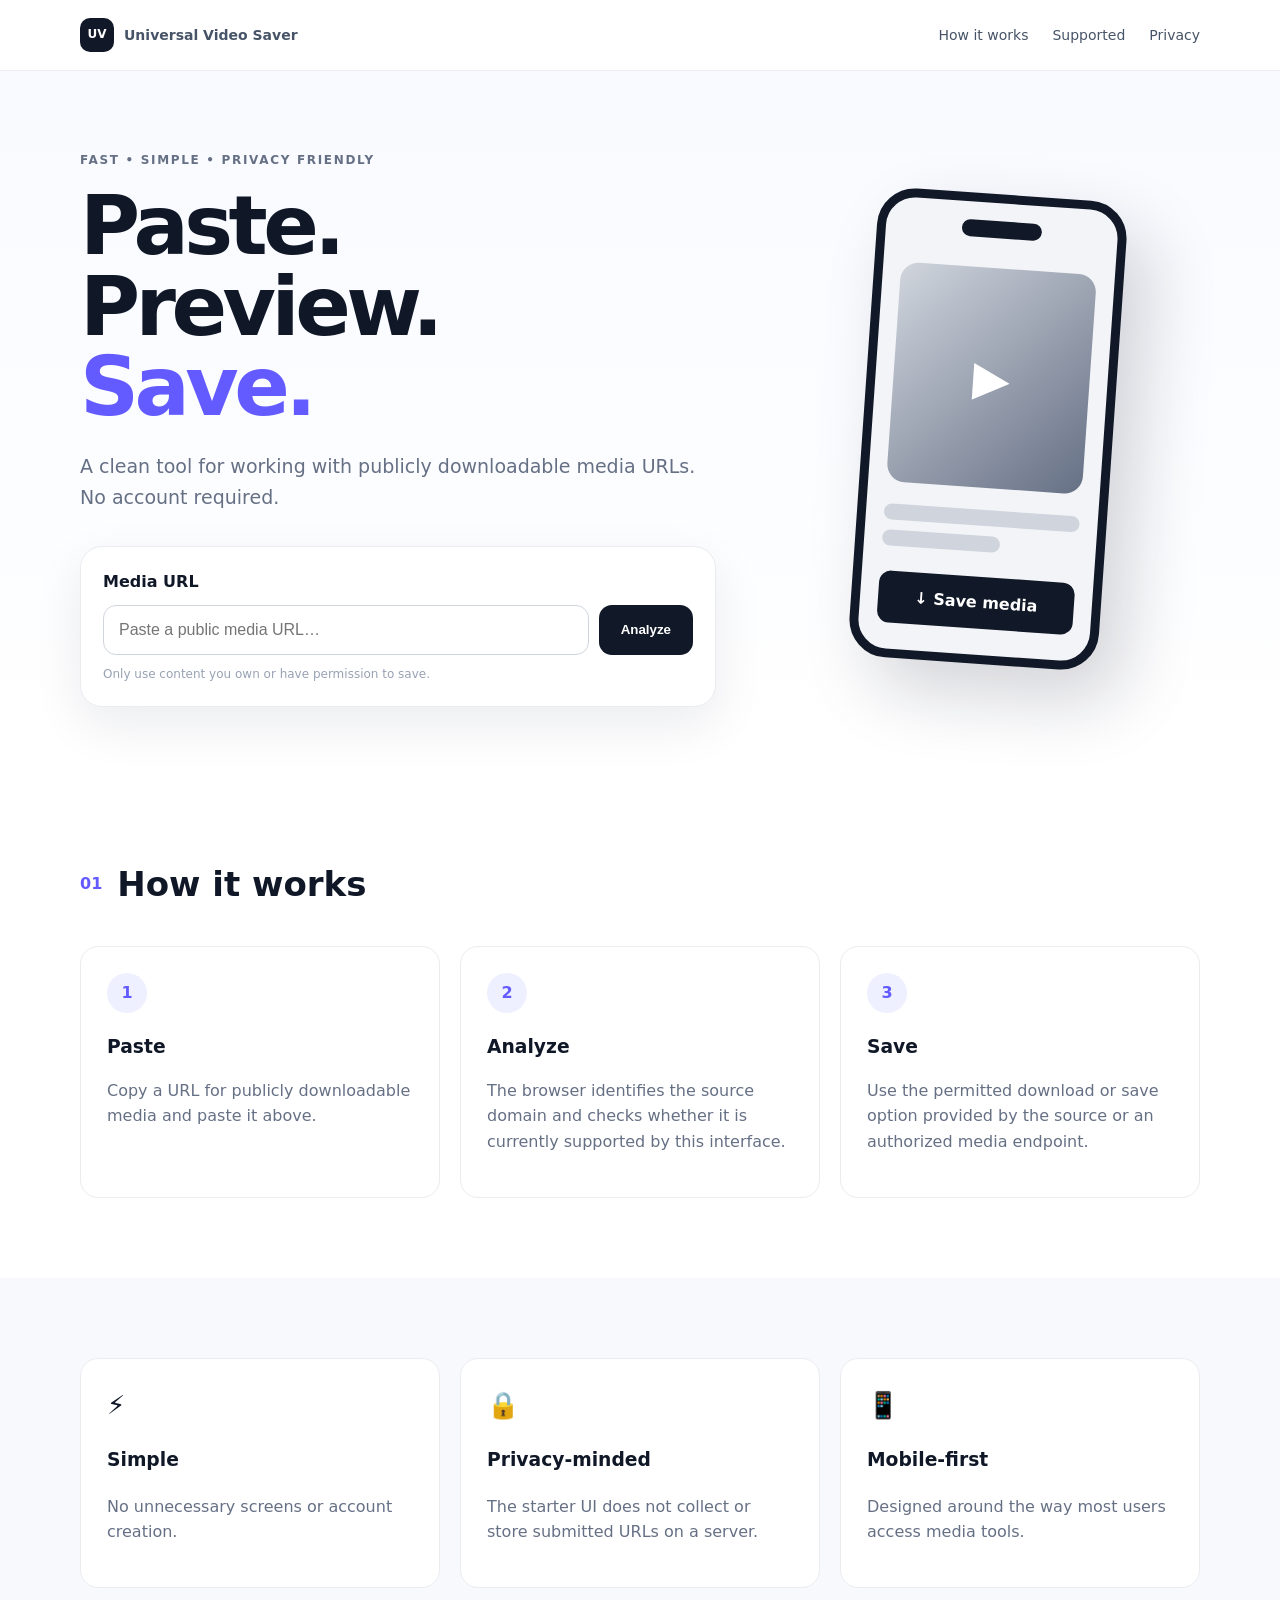
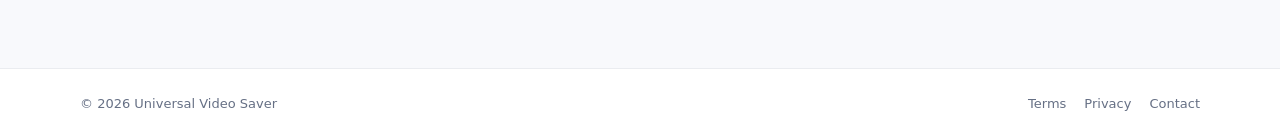
==== index.html @ 34b4c6ec "Add files via upload" ====
<!doctype html>
<html lang="en">
<head>
  <meta charset="utf-8">
  <meta name="viewport" content="width=device-width,initial-scale=1">
  <meta name="description" content="Universal Video Saver helps you identify supported public media URLs and provides a simple, privacy-friendly saving workflow.">
  <title>Universal Video Saver — Paste. Preview. Save.</title>
  <link rel="stylesheet" href="assets/css/style.css">
</head>
<body>
<header class="site-header">
  <div class="container nav">
    <a class="brand" href="index.html"><span>UV</span> Universal Video Saver</a>
    <nav>
      <a href="#how">How it works</a>
      <a href="supported-sites.html">Supported</a>
      <a href="privacy.html">Privacy</a>
    </nav>
  </div>
</header>

<main>
<section class="hero">
  <div class="container hero-grid">
    <div>
      <div class="eyebrow">FAST • SIMPLE • PRIVACY FRIENDLY</div>
      <h1>Paste. Preview.<br><strong>Save.</strong></h1>
      <p class="lead">A clean tool for working with publicly downloadable media URLs. No account required.</p>

      <div class="card analyzer">
        <label for="url">Media URL</label>
        <div class="input-row">
          <input id="url" type="url" placeholder="Paste a public media URL…" autocomplete="off">
          <button id="analyzeBtn">Analyze</button>
        </div>
        <p class="hint">Only use content you own or have permission to save.</p>
        <div id="result" class="result hidden"></div>
      </div>
    </div>

    <div class="hero-art">
      <div class="phone">
        <div class="phone-top"></div>
        <div class="preview-box">▶</div>
        <div class="skeleton"></div>
        <div class="skeleton short"></div>
        <div class="download-demo">↓ Save media</div>
      </div>
    </div>
  </div>
</section>

<section id="how" class="section">
  <div class="container">
    <div class="section-heading">
      <span>01</span>
      <h2>How it works</h2>
    </div>
    <div class="steps">
      <article><b>1</b><h3>Paste</h3><p>Copy a URL for publicly downloadable media and paste it above.</p></article>
      <article><b>2</b><h3>Analyze</h3><p>The browser identifies the source domain and checks whether it is currently supported by this interface.</p></article>
      <article><b>3</b><h3>Save</h3><p>Use the permitted download or save option provided by the source or an authorized media endpoint.</p></article>
    </div>
  </div>
</section>

<section class="section soft">
  <div class="container feature-grid">
    <div><span class="icon">⚡</span><h3>Simple</h3><p>No unnecessary screens or account creation.</p></div>
    <div><span class="icon">🔒</span><h3>Privacy-minded</h3><p>The starter UI does not collect or store submitted URLs on a server.</p></div>
    <div><span class="icon">📱</span><h3>Mobile-first</h3><p>Designed around the way most users access media tools.</p></div>
  </div>
</section>
</main>

<footer class="footer">
  <div class="container footer-inner">
    <span>© 2026 Universal Video Saver</span>
    <div><a href="terms.html">Terms</a><a href="privacy.html">Privacy</a><a href="contact.html">Contact</a></div>
  </div>
</footer>
<script src="assets/js/app.js"></script>
</body>
</html>
---- assets/css/style.css ----
*{box-sizing:border-box}html{scroll-behavior:smooth}body{margin:0;font-family:Inter,ui-sans-serif,system-ui,-apple-system,BlinkMacSystemFont,"Segoe UI",sans-serif;color:#101828;background:#fff;line-height:1.6}.container{width:min(1120px,calc(100% - 40px));margin:auto}.site-header{position:sticky;top:0;z-index:10;background:rgba(255,255,255,.9);backdrop-filter:blur(14px);border-bottom:1px solid #eaecf0}.nav{height:70px;display:flex;align-items:center;justify-content:space-between}.brand{font-weight:800;text-decoration:none;color:#101828;display:flex;align-items:center;gap:10px}.brand span{display:grid;place-items:center;width:34px;height:34px;border-radius:10px;background:#111827;color:#fff;font-size:12px}.nav nav{display:flex;gap:24px}.nav a{color:#475467;text-decoration:none;font-size:14px}.hero{padding:80px 0 70px;background:linear-gradient(180deg,#f8faff,#fff)}.hero-grid{display:grid;grid-template-columns:1.2fr .8fr;gap:60px;align-items:center}.eyebrow{font-size:12px;font-weight:800;letter-spacing:.14em;color:#667085;margin-bottom:16px}.hero h1{font-size:clamp(46px,7vw,82px);line-height:.98;letter-spacing:-.055em;margin:0 0 24px}.hero h1 strong{color:#635bff}.lead{font-size:19px;color:#667085;max-width:650px}.card{background:#fff;border:1px solid #eaecf0;border-radius:22px;box-shadow:0 18px 50px rgba(16,24,40,.08)}.analyzer{margin-top:34px;padding:22px}.analyzer label{display:block;font-weight:700;margin-bottom:10px}.input-row{display:flex;gap:10px}.input-row input{flex:1;min-width:0;border:1px solid #d0d5dd;border-radius:13px;padding:15px;font-size:16px;outline:none}.input-row input:focus{border-color:#635bff;box-shadow:0 0 0 3px rgba(99,91,255,.12)}button{border:0;border-radius:13px;padding:0 22px;background:#111827;color:#fff;font-weight:700;cursor:pointer}.hint{font-size:12px;color:#98a2b3;margin:10px 0 0}.result{margin-top:15px;padding:14px;border-radius:13px;background:#f8f9fc}.result strong,.result span{display:block}.result span{font-size:13px;color:#667085;margin-top:3px}.hidden{display:none}.hero-art{display:grid;place-items:center}.phone{width:250px;height:470px;border:9px solid #111827;border-radius:38px;padding:18px;background:#f2f4f7;box-shadow:25px 30px 70px rgba(16,24,40,.18);transform:rotate(4deg)}.phone-top{width:80px;height:17px;border-radius:20px;background:#111827;margin:0 auto 30px}.preview-box{height:220px;border-radius:18px;background:linear-gradient(135deg,#d0d5dd,#667085);display:grid;place-items:center;color:#fff;font-size:48px}.skeleton{height:16px;background:#d0d5dd;border-radius:8px;margin-top:22px}.skeleton.short{width:60%;margin-top:10px}.download-demo{margin-top:25px;padding:13px;border-radius:12px;text-align:center;background:#111827;color:#fff;font-weight:700}.section{padding:80px 0}.soft{background:#f8f9fc}.section-heading{display:flex;gap:15px;align-items:center;margin-bottom:35px}.section-heading span{font-weight:800;color:#635bff}.section-heading h2{margin:0;font-size:34px}.steps{display:grid;grid-template-columns:repeat(3,1fr);gap:20px}.steps article,.feature-grid>div{border:1px solid #eaecf0;border-radius:18px;padding:26px;background:#fff}.steps b{display:grid;place-items:center;width:40px;height:40px;border-radius:50%;background:#eef0ff;color:#635bff}.steps h3{margin-bottom:5px}.steps p,.feature-grid p{color:#667085}.feature-grid{display:grid;grid-template-columns:repeat(3,1fr);gap:20px}.icon{font-size:26px}.footer{border-top:1px solid #eaecf0;padding:25px 0}.footer-inner{display:flex;justify-content:space-between;gap:20px;color:#667085;font-size:13px}.footer a{color:#667085;text-decoration:none;margin-left:18px}.page{padding:70px 0 100px}.narrow{max-width:820px}.page h1{font-size:54px;letter-spacing:-.04em;line-height:1.05}.page h2{margin-top:38px}.source-list{display:grid;grid-template-columns:1fr 1fr;gap:12px;margin-top:30px}.source-list div,.contact-card{border:1px solid #eaecf0;border-radius:15px;padding:18px}.source-list span{display:block;color:#667085;font-size:13px}.notice{margin-top:25px;padding:18px;border-left:4px solid #635bff;background:#f8f9fc;color:#475467}@media(max-width:760px){.container{width:min(100% - 28px,1120px)}.nav nav{display:none}.hero{padding-top:55px}.hero-grid{grid-template-columns:1fr}.hero-art{display:none}.steps,.feature-grid,.source-list{grid-template-columns:1fr}.input-row{flex-direction:column}.input-row button{height:50px}.page h1{font-size:42px}.footer-inner{flex-direction:column}.footer a{margin:0 18px 0 0}}
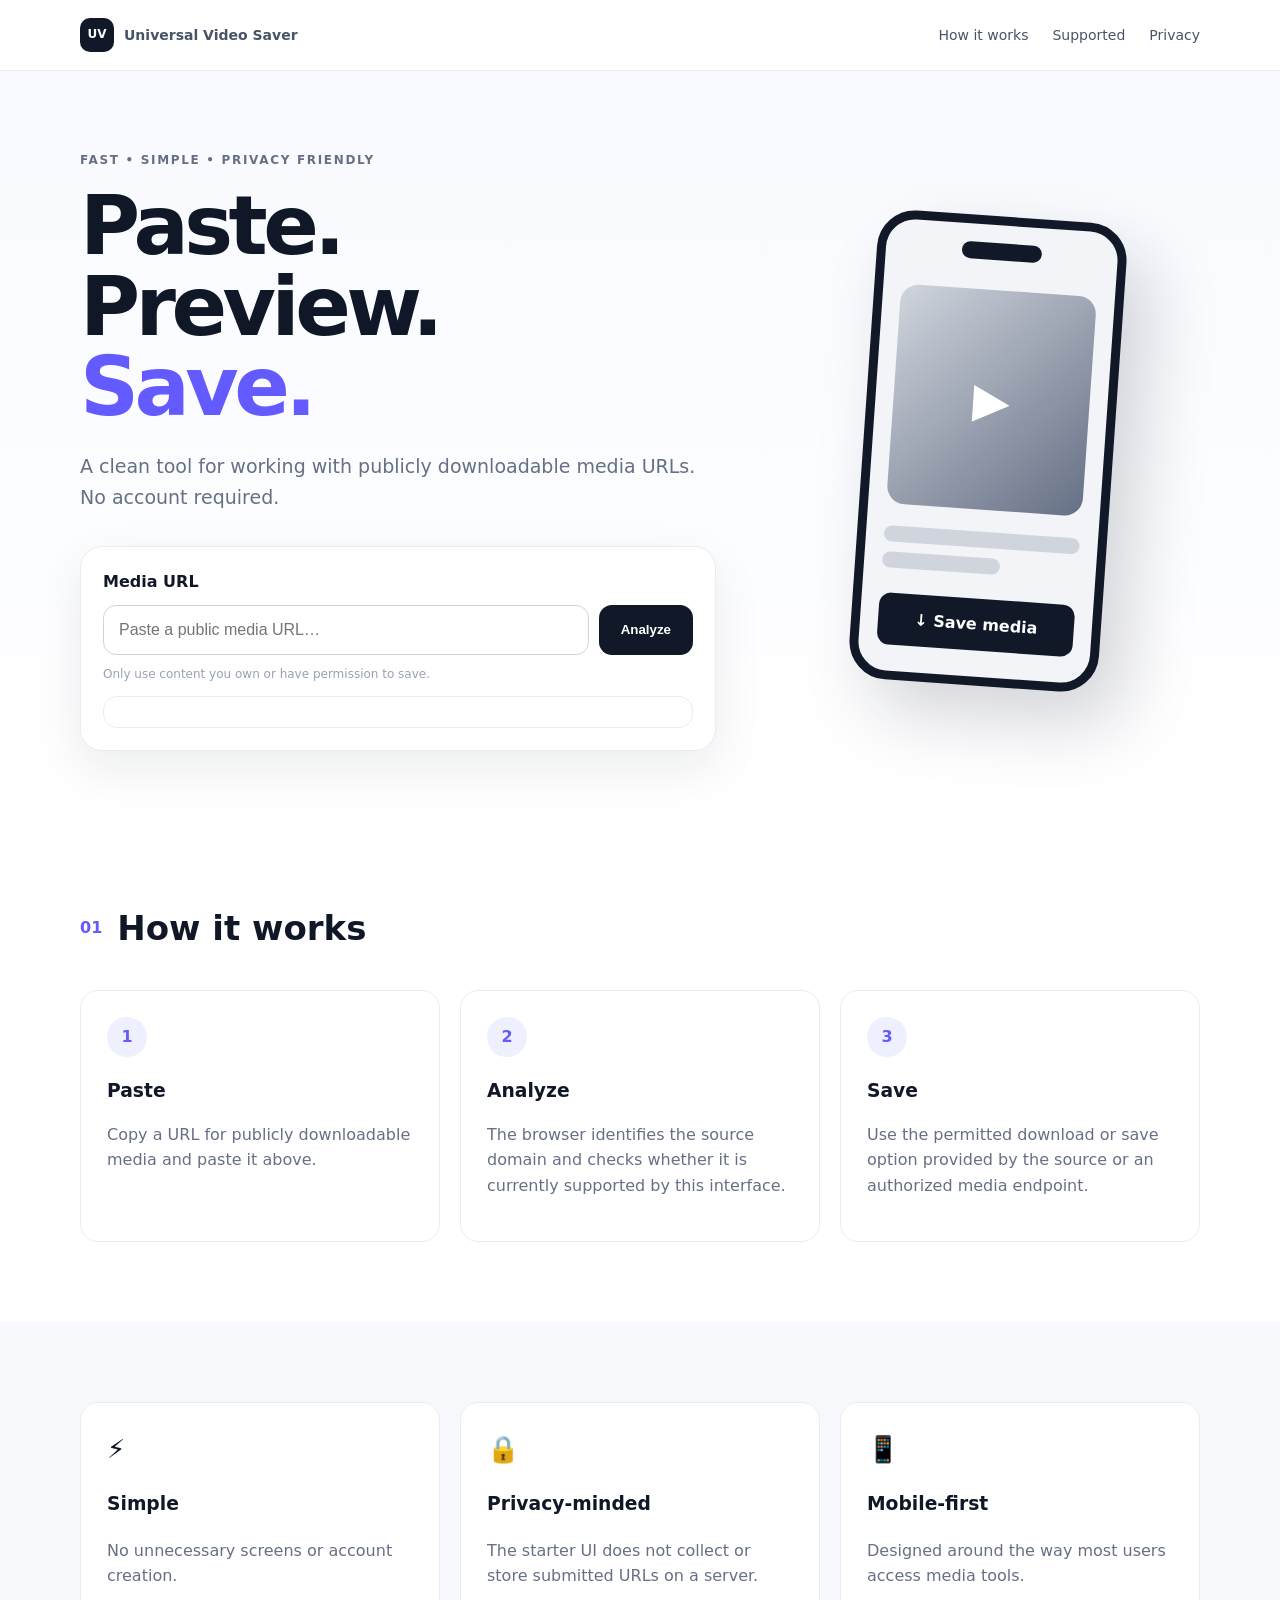
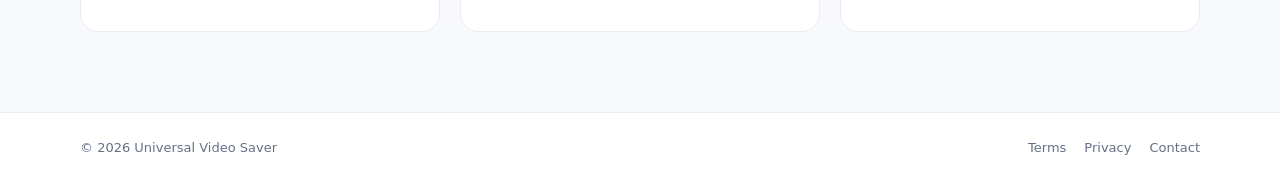
==== commit 02720af8: "Add files via upload" ====
--- a/index.html
+++ b/index.html
@@ -35,6 +35,7 @@
         </div>
         <p class="hint">Only use content you own or have permission to save.</p>
         <div id="result" class="result hidden"></div>
+        <div id="preview" class="preview hidden"></div>
       </div>
     </div>
 
--- a/assets/css/style.css
+++ b/assets/css/style.css
@@ -1 +1,3 @@
 *{box-sizing:border-box}html{scroll-behavior:smooth}body{margin:0;font-family:Inter,ui-sans-serif,system-ui,-apple-system,BlinkMacSystemFont,"Segoe UI",sans-serif;color:#101828;background:#fff;line-height:1.6}.container{width:min(1120px,calc(100% - 40px));margin:auto}.site-header{position:sticky;top:0;z-index:10;background:rgba(255,255,255,.9);backdrop-filter:blur(14px);border-bottom:1px solid #eaecf0}.nav{height:70px;display:flex;align-items:center;justify-content:space-between}.brand{font-weight:800;text-decoration:none;color:#101828;display:flex;align-items:center;gap:10px}.brand span{display:grid;place-items:center;width:34px;height:34px;border-radius:10px;background:#111827;color:#fff;font-size:12px}.nav nav{display:flex;gap:24px}.nav a{color:#475467;text-decoration:none;font-size:14px}.hero{padding:80px 0 70px;background:linear-gradient(180deg,#f8faff,#fff)}.hero-grid{display:grid;grid-template-columns:1.2fr .8fr;gap:60px;align-items:center}.eyebrow{font-size:12px;font-weight:800;letter-spacing:.14em;color:#667085;margin-bottom:16px}.hero h1{font-size:clamp(46px,7vw,82px);line-height:.98;letter-spacing:-.055em;margin:0 0 24px}.hero h1 strong{color:#635bff}.lead{font-size:19px;color:#667085;max-width:650px}.card{background:#fff;border:1px solid #eaecf0;border-radius:22px;box-shadow:0 18px 50px rgba(16,24,40,.08)}.analyzer{margin-top:34px;padding:22px}.analyzer label{display:block;font-weight:700;margin-bottom:10px}.input-row{display:flex;gap:10px}.input-row input{flex:1;min-width:0;border:1px solid #d0d5dd;border-radius:13px;padding:15px;font-size:16px;outline:none}.input-row input:focus{border-color:#635bff;box-shadow:0 0 0 3px rgba(99,91,255,.12)}button{border:0;border-radius:13px;padding:0 22px;background:#111827;color:#fff;font-weight:700;cursor:pointer}.hint{font-size:12px;color:#98a2b3;margin:10px 0 0}.result{margin-top:15px;padding:14px;border-radius:13px;background:#f8f9fc}.result strong,.result span{display:block}.result span{font-size:13px;color:#667085;margin-top:3px}.hidden{display:none}.hero-art{display:grid;place-items:center}.phone{width:250px;height:470px;border:9px solid #111827;border-radius:38px;padding:18px;background:#f2f4f7;box-shadow:25px 30px 70px rgba(16,24,40,.18);transform:rotate(4deg)}.phone-top{width:80px;height:17px;border-radius:20px;background:#111827;margin:0 auto 30px}.preview-box{height:220px;border-radius:18px;background:linear-gradient(135deg,#d0d5dd,#667085);display:grid;place-items:center;color:#fff;font-size:48px}.skeleton{height:16px;background:#d0d5dd;border-radius:8px;margin-top:22px}.skeleton.short{width:60%;margin-top:10px}.download-demo{margin-top:25px;padding:13px;border-radius:12px;text-align:center;background:#111827;color:#fff;font-weight:700}.section{padding:80px 0}.soft{background:#f8f9fc}.section-heading{display:flex;gap:15px;align-items:center;margin-bottom:35px}.section-heading span{font-weight:800;color:#635bff}.section-heading h2{margin:0;font-size:34px}.steps{display:grid;grid-template-columns:repeat(3,1fr);gap:20px}.steps article,.feature-grid>div{border:1px solid #eaecf0;border-radius:18px;padding:26px;background:#fff}.steps b{display:grid;place-items:center;width:40px;height:40px;border-radius:50%;background:#eef0ff;color:#635bff}.steps h3{margin-bottom:5px}.steps p,.feature-grid p{color:#667085}.feature-grid{display:grid;grid-template-columns:repeat(3,1fr);gap:20px}.icon{font-size:26px}.footer{border-top:1px solid #eaecf0;padding:25px 0}.footer-inner{display:flex;justify-content:space-between;gap:20px;color:#667085;font-size:13px}.footer a{color:#667085;text-decoration:none;margin-left:18px}.page{padding:70px 0 100px}.narrow{max-width:820px}.page h1{font-size:54px;letter-spacing:-.04em;line-height:1.05}.page h2{margin-top:38px}.source-list{display:grid;grid-template-columns:1fr 1fr;gap:12px;margin-top:30px}.source-list div,.contact-card{border:1px solid #eaecf0;border-radius:15px;padding:18px}.source-list span{display:block;color:#667085;font-size:13px}.notice{margin-top:25px;padding:18px;border-left:4px solid #635bff;background:#f8f9fc;color:#475467}@media(max-width:760px){.container{width:min(100% - 28px,1120px)}.nav nav{display:none}.hero{padding-top:55px}.hero-grid{grid-template-columns:1fr}.hero-art{display:none}.steps,.feature-grid,.source-list{grid-template-columns:1fr}.input-row{flex-direction:column}.input-row button{height:50px}.page h1{font-size:42px}.footer-inner{flex-direction:column}.footer a{margin:0 18px 0 0}}
+
+.result-action{display:inline-flex;margin-top:12px;padding:10px 14px;border-radius:10px;background:#635bff;color:#fff;text-decoration:none;font-weight:700;font-size:13px}.preview{margin-top:12px;padding:15px;border:1px solid #eaecf0;border-radius:14px;background:#fff;display:flex;align-items:center;gap:13px}.preview-icon{width:42px;height:42px;border-radius:12px;background:#111827;color:#fff;display:grid;place-items:center;font-weight:800;font-size:18px}.preview p{margin:2px 0 0;color:#667085;font-size:12px}
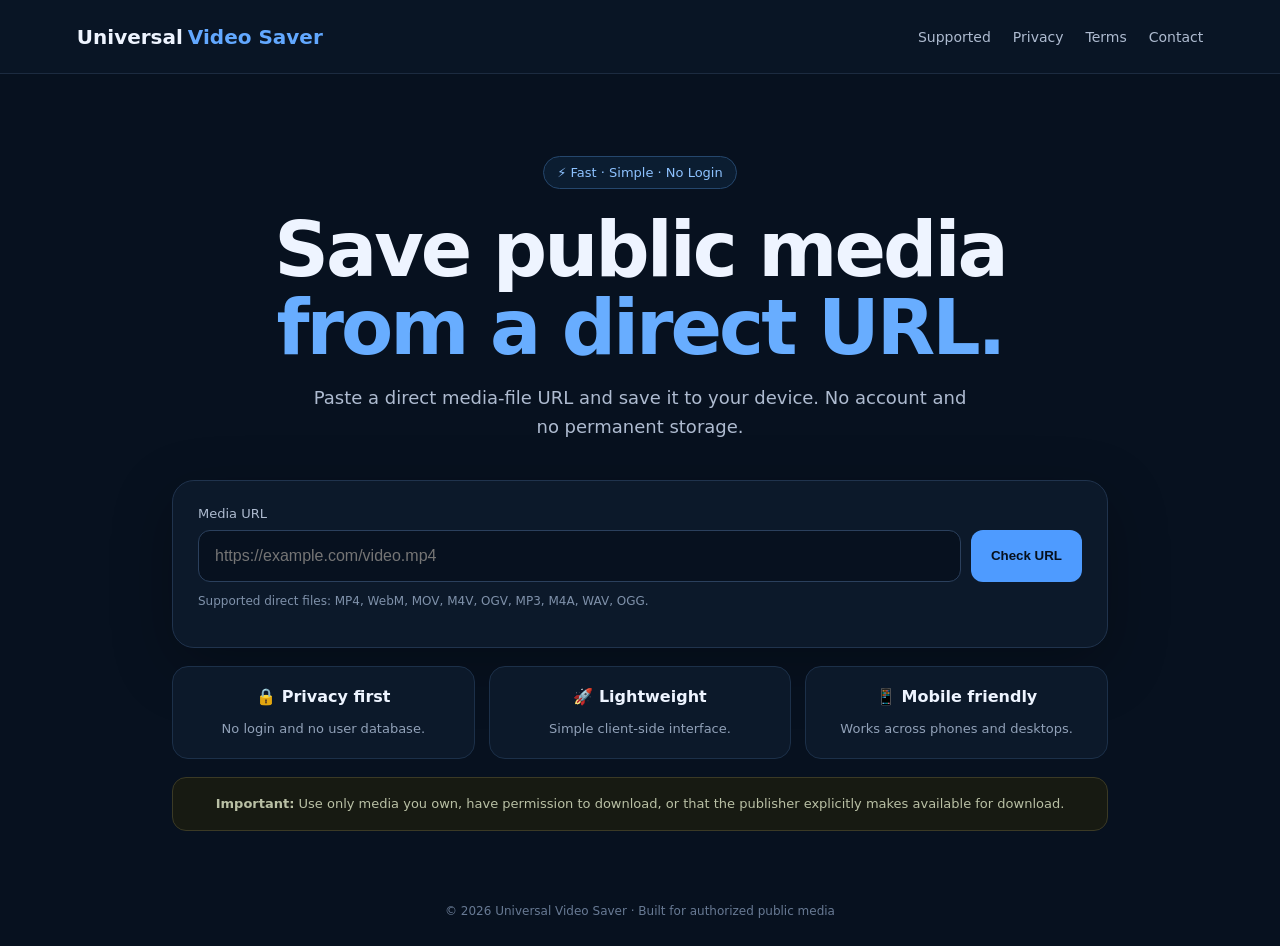
==== commit 72f208f7: "Add files via upload" ====
--- a/index.html
+++ b/index.html
@@ -1,85 +1,50 @@
 <!doctype html>
 <html lang="en">
 <head>
-  <meta charset="utf-8">
-  <meta name="viewport" content="width=device-width,initial-scale=1">
-  <meta name="description" content="Universal Video Saver helps you identify supported public media URLs and provides a simple, privacy-friendly saving workflow.">
-  <title>Universal Video Saver — Paste. Preview. Save.</title>
-  <link rel="stylesheet" href="assets/css/style.css">
+<meta charset="utf-8">
+<meta name="viewport" content="width=device-width,initial-scale=1">
+<meta name="description" content="Universal Video Saver - save authorized public media files from direct URLs.">
+<title>Universal Video Saver</title>
+<link rel="stylesheet" href="style.css">
 </head>
 <body>
-<header class="site-header">
-  <div class="container nav">
-    <a class="brand" href="index.html"><span>UV</span> Universal Video Saver</a>
-    <nav>
-      <a href="#how">How it works</a>
-      <a href="supported-sites.html">Supported</a>
-      <a href="privacy.html">Privacy</a>
-    </nav>
-  </div>
+<header class="topbar">
+  <a class="brand" href="index.html">Universal<span>Video Saver</span></a>
+  <nav>
+    <a href="supported.html">Supported</a>
+    <a href="privacy.html">Privacy</a>
+    <a href="terms.html">Terms</a>
+    <a href="contact.html">Contact</a>
+  </nav>
 </header>
 
-<main>
-<section class="hero">
-  <div class="container hero-grid">
-    <div>
-      <div class="eyebrow">FAST • SIMPLE • PRIVACY FRIENDLY</div>
-      <h1>Paste. Preview.<br><strong>Save.</strong></h1>
-      <p class="lead">A clean tool for working with publicly downloadable media URLs. No account required.</p>
+<main class="hero">
+  <div class="badge">⚡ Fast · Simple · No Login</div>
+  <h1>Save public media<br><span>from a direct URL.</span></h1>
+  <p class="lead">Paste a direct media-file URL and save it to your device. No account and no permanent storage.</p>
 
-      <div class="card analyzer">
-        <label for="url">Media URL</label>
-        <div class="input-row">
-          <input id="url" type="url" placeholder="Paste a public media URL…" autocomplete="off">
-          <button id="analyzeBtn">Analyze</button>
-        </div>
-        <p class="hint">Only use content you own or have permission to save.</p>
-        <div id="result" class="result hidden"></div>
-        <div id="preview" class="preview hidden"></div>
-      </div>
+  <section class="card">
+    <label for="url">Media URL</label>
+    <div class="input-row">
+      <input id="url" type="url" placeholder="https://example.com/video.mp4" autocomplete="off">
+      <button id="checkBtn">Check URL</button>
     </div>
+    <p class="hint">Supported direct files: MP4, WebM, MOV, M4V, OGV, MP3, M4A, WAV, OGG.</p>
+    <div id="status" class="status"></div>
+    <div id="result" class="result hidden"></div>
+  </section>
 
-    <div class="hero-art">
-      <div class="phone">
-        <div class="phone-top"></div>
-        <div class="preview-box">▶</div>
-        <div class="skeleton"></div>
-        <div class="skeleton short"></div>
-        <div class="download-demo">↓ Save media</div>
-      </div>
-    </div>
+  <section class="features">
+    <article><b>🔒 Privacy first</b><p>No login and no user database.</p></article>
+    <article><b>🚀 Lightweight</b><p>Simple client-side interface.</p></article>
+    <article><b>📱 Mobile friendly</b><p>Works across phones and desktops.</p></article>
+  </section>
+
+  <div class="notice">
+    <b>Important:</b> Use only media you own, have permission to download, or that the publisher explicitly makes available for download.
   </div>
-</section>
-
-<section id="how" class="section">
-  <div class="container">
-    <div class="section-heading">
-      <span>01</span>
-      <h2>How it works</h2>
-    </div>
-    <div class="steps">
-      <article><b>1</b><h3>Paste</h3><p>Copy a URL for publicly downloadable media and paste it above.</p></article>
-      <article><b>2</b><h3>Analyze</h3><p>The browser identifies the source domain and checks whether it is currently supported by this interface.</p></article>
-      <article><b>3</b><h3>Save</h3><p>Use the permitted download or save option provided by the source or an authorized media endpoint.</p></article>
-    </div>
-  </div>
-</section>
-
-<section class="section soft">
-  <div class="container feature-grid">
-    <div><span class="icon">⚡</span><h3>Simple</h3><p>No unnecessary screens or account creation.</p></div>
-    <div><span class="icon">🔒</span><h3>Privacy-minded</h3><p>The starter UI does not collect or store submitted URLs on a server.</p></div>
-    <div><span class="icon">📱</span><h3>Mobile-first</h3><p>Designed around the way most users access media tools.</p></div>
-  </div>
-</section>
 </main>
-
-<footer class="footer">
-  <div class="container footer-inner">
-    <span>© 2026 Universal Video Saver</span>
-    <div><a href="terms.html">Terms</a><a href="privacy.html">Privacy</a><a href="contact.html">Contact</a></div>
-  </div>
-</footer>
-<script src="assets/js/app.js"></script>
+<footer>© 2026 Universal Video Saver · Built for authorized public media</footer>
+<script src="app.js"></script>
 </body>
-</html>
+</html>
--- a/style.css
+++ b/style.css
@@ -0,0 +1 @@
+*{box-sizing:border-box}body{margin:0;font-family:Inter,system-ui,-apple-system,Segoe UI,Roboto,Arial,sans-serif;background:#07111f;color:#eef4ff;min-height:100vh}a{color:inherit;text-decoration:none}.topbar{height:74px;display:flex;align-items:center;justify-content:space-between;padding:0 6%;border-bottom:1px solid #1c2b40;background:#091525}.brand{font-size:20px;font-weight:800}.brand span{color:#62a8ff;margin-left:5px}.topbar nav{display:flex;gap:22px;color:#aebbd0;font-size:14px}.topbar nav a:hover{color:#fff}.hero{max-width:980px;margin:0 auto;padding:82px 22px 45px;text-align:center}.badge{display:inline-block;padding:8px 13px;border:1px solid #25476d;border-radius:999px;color:#8dc2ff;background:#0b1d31;font-size:13px}.hero h1{font-size:clamp(42px,7vw,76px);line-height:1.02;margin:22px 0 18px;letter-spacing:-3px}.hero h1 span{color:#68adff}.lead{max-width:680px;margin:0 auto 38px;color:#aebbd0;font-size:18px;line-height:1.6}.card{background:#0c192a;border:1px solid #20334d;border-radius:22px;padding:25px;text-align:left;box-shadow:0 18px 60px #0004}.card label{display:block;font-size:13px;color:#aebbd0;margin-bottom:9px}.input-row{display:flex;gap:10px}.input-row input{min-width:0;flex:1;background:#07111f;border:1px solid #2b405d;border-radius:12px;color:#fff;padding:16px;font-size:16px;outline:none}.input-row input:focus{border-color:#5fa9ff}.input-row button,.download{border:0;border-radius:12px;padding:0 20px;background:#4e9bff;color:#06101d;font-weight:800;cursor:pointer;display:inline-flex;align-items:center;justify-content:center}.input-row button:hover,.download:hover{background:#73b4ff}.hint{font-size:12px;color:#7f91aa}.status{margin-top:14px;font-size:14px}.error{color:#ff9e9e}.warn{color:#ffd27d}.success{color:#75e0a1}.result{margin-top:16px;border-top:1px solid #20334d;padding-top:16px}.hidden{display:none}.media-info{display:flex;align-items:center;justify-content:space-between;gap:15px}.media-info strong{margin-left:10px;word-break:break-all}.type{font-size:11px;border:1px solid #31547b;padding:5px 7px;border-radius:7px;color:#91c5ff}.download{min-height:44px}.features{display:grid;grid-template-columns:repeat(3,1fr);gap:14px;margin-top:18px}.features article{padding:20px;background:#0c192a;border:1px solid #1c3049;border-radius:16px}.features p{color:#91a1b8;font-size:13px;line-height:1.5;margin-bottom:0}.notice{margin-top:18px;padding:16px;border:1px solid #3b3a25;background:#171a12;color:#b9c0a5;border-radius:14px;font-size:13px;line-height:1.5}footer{text-align:center;padding:28px;color:#687a94;font-size:12px}@media(max-width:650px){.topbar{padding:0 18px}.topbar nav{display:none}.hero{padding-top:55px}.hero h1{letter-spacing:-2px}.input-row{flex-direction:column}.input-row button{height:48px}.features{grid-template-columns:1fr}.media-info{align-items:stretch;flex-direction:column}.download{height:46px}}
